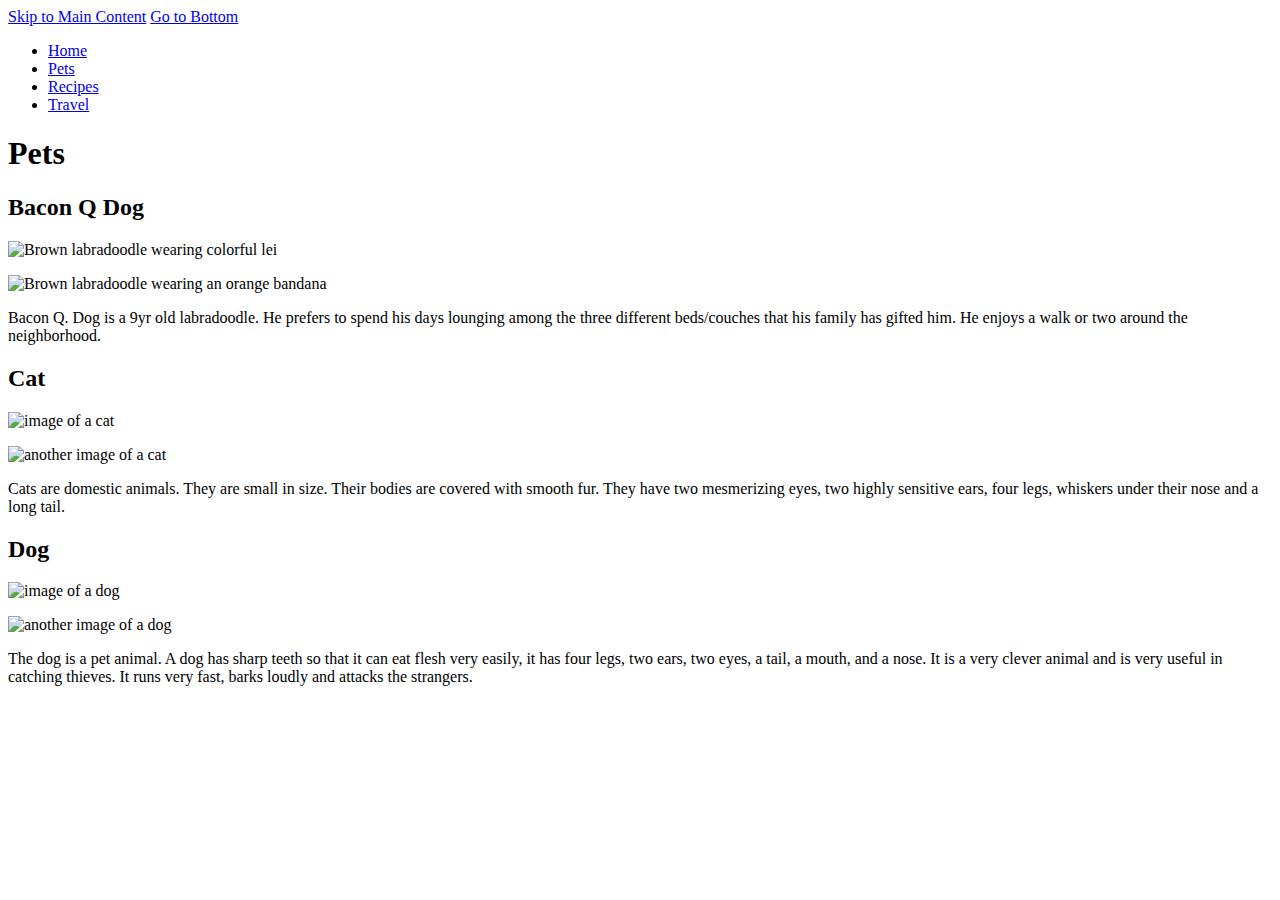
==== pets.html @ 715b8732 "Add files via upload" ====
<!DOCTYPE html>
<html lang="en">
<head>
    <meta charset="UTF-8">
    <meta name="viewport" content="width=device-width, initial-scale=1.0">
    <title>Pets</title>
    <link rel="stylesheet" href="css/reset.css">

    <link rel="stylesheet" href="css/styles.css">
</head>
<body>

    <a href="#main-content" class="skip-link">Skip to Main Content</a>

    <a href="#footer" class="jump-to-bottom">Go to Bottom</a>

    <header>
        <nav>
            <ul class="navigation">
                <li><a href="index.html">Home</a></li>
                <li class="active"><a href="pets.html">Pets</a></li>
                <li><a href="recipes.html">Recipes</a></li>
                <li><a href="travel.html">Travel</a></li>
            </ul>
        </nav>
        <h1>Pets</h1>
    </header>

    <main id="main-content" class = "grid-container">
        <div class="grid-item">
            <h2>Bacon Q Dog</h2>
            <img src="images/bacon.jpg" width = "400" alt="Brown labradoodle wearing colorful lei">
            <p></p>
            <img src="images/bacon_bandana.JPG" width ="200" alt = "Brown labradoodle wearing an orange bandana">
            <p>Bacon Q. Dog is a 9yr old labradoodle. He prefers to spend his days lounging among the three different beds/couches that his family has gifted him. He enjoys a walk or two around the neighborhood.</p> 
            <!-- <h3>Photo Gallery</h3>
            <img src="images/bacon_bandana.JPG" width ="200" alt = "Brown labradoodle wearing an orange bandana">
            <img src="images/bacon_graduation.JPG"  width ="200" alt="Small labradoodle puppy wearing a graduation cap and gown">
            <video width="200"  controls>
                <source src="images/bacon_agility.mov">
                Your browser does not support the video tag.  This was a video of a girl and dog demonstrating a sit and stay procedure
            </video>
            <img src="images/bacon_halloween.JPG"  width ="200" alt="Brown labradoodle wearing a pirate costume"> -->

        
        </div>

        <div class="grid-item">
            <h2>Cat</h2>
            <img src="images/cat1.png" width = "400" alt="image of a cat">
            <p></p>
            <img src="images/cat2.png" width = "400" alt="another image of a cat">
            <p>Cats are domestic animals. They are small in size. Their bodies are covered with smooth fur. They have two mesmerizing eyes, two highly sensitive ears, four legs, whiskers under their nose and a long tail.</p>
        </div>

        <div class="grid-item">
            <h2>Dog</h2>
            <img src="images/dog1.png" width = "400" alt="image of a dog">
            <p></p>
            <img src="images/dog2.png" width = "400" alt="another image of a dog">
            <p>The dog is a pet animal. A dog has sharp teeth so that it can eat flesh very easily, it has four legs, two ears, two eyes, a tail, a mouth, and a nose. It is a very clever animal and is very useful in catching thieves. It runs very fast, barks loudly and attacks the strangers.</p>
        </div>
    </main>

    <footer id="footer">
        <!-- Footer content -->
      </footer>
      
</body>
</html>
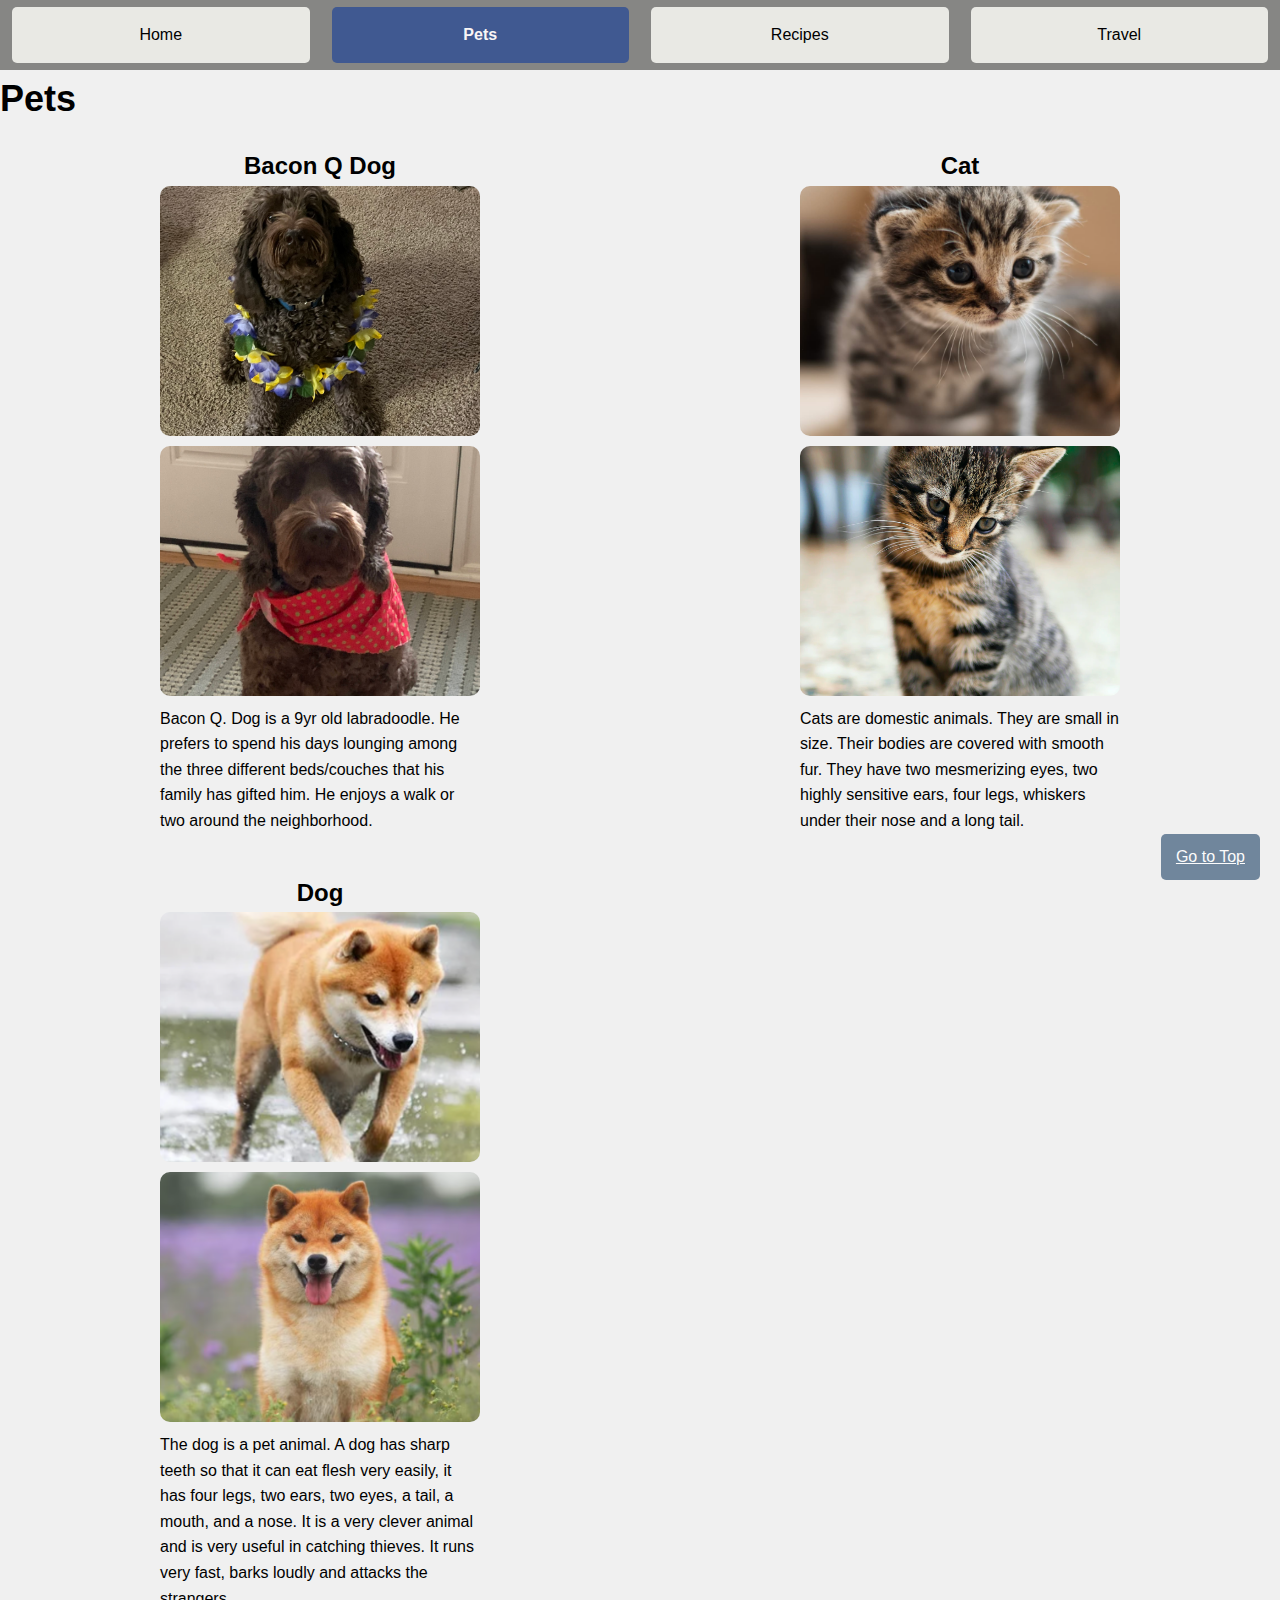
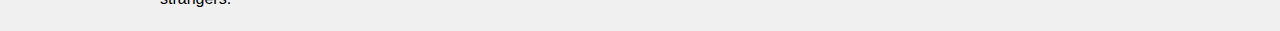
==== commit f3db346f: "Add files via upload" ====
--- a/pets.html
+++ b/pets.html
@@ -12,7 +12,7 @@
 
     <a href="#main-content" class="skip-link">Skip to Main Content</a>
 
-    <a href="#footer" class="jump-to-bottom">Go to Bottom</a>
+    <a href="#" class="jump-to-top">Go to Top</a>
 
     <header>
         <nav>
@@ -25,6 +25,10 @@
         </nav>
         <h1>Pets</h1>
     </header>
+
+    <footer id="site-footer">
+        <!-- Footer content here -->
+      </footer>
 
     <main id="main-content" class = "grid-container">
         <div class="grid-item">
@@ -61,11 +65,6 @@
             <p>The dog is a pet animal. A dog has sharp teeth so that it can eat flesh very easily, it has four legs, two ears, two eyes, a tail, a mouth, and a nose. It is a very clever animal and is very useful in catching thieves. It runs very fast, barks loudly and attacks the strangers.</p>
         </div>
     </main>
-
-    <footer id="footer">
-        <!-- Footer content -->
-      </footer>
-      
 </body>
 </html>
 
--- a/css/styles.css
+++ b/css/styles.css
@@ -0,0 +1,219 @@
+ul {
+    list-style-type: none;
+    padding: 0;
+    margin: 0;
+}
+
+header nav {
+    border: 1px solid transparent;
+    background-color: #868684;
+}
+
+header {
+    width: 100%;
+    box-sizing: border-box; 
+}
+
+
+.navigation li {
+    border: 1px solid transparent; 
+    border-radius: 10px; 
+    margin-right: 10px; 
+    padding: 5px 10px; 
+}
+
+.navigation li a {
+    display: block; 
+    padding: 5px 10px; 
+    color: black; 
+    text-decoration: none; 
+    background-color: #f8f8f6;
+    border-radius: 5px
+}
+
+/* .navigation li a:hover {
+    background-color: #333084; 
+    color: #000; 
+} */
+
+
+.navigation .active a {
+    color: rgb(40, 44, 106); 
+    font-weight: bold;
+    background-color: #f0f0f0;
+    padding: 10px 10px;
+    border-radius: 5px
+
+}
+
+
+.skip-link {
+    position: absolute;
+    left: -999px;
+    top: auto;
+    width: 1px;
+    height: 1px;
+    overflow: hidden;
+    z-index: -999;
+}
+
+.skip-link:focus, 
+.skip-link:active {
+    left: 0;
+    top: 0;
+    width: auto;
+    height: auto;
+    overflow: visible;
+    z-index: 9999;
+    padding: 10px;
+    background: #f1f1f1;
+    border: 1px solid #ccc;
+    text-decoration: none;
+}
+
+
+main {
+    display: grid;
+    grid-template-columns: repeat(auto-fit, minmax(300px, 1fr));
+    gap: 20px;
+    padding: 20px;
+}
+
+
+.grid-container {
+    display: grid;
+    grid-template-columns: 1fr;
+    gap: 20px;
+}
+
+.grid-item {
+    display: flex;
+    flex-direction: column;
+    align-items: center; 
+}
+
+.grid-item img {
+    max-width: 100%; 
+    margin-bottom: 10px;
+    width: 400px;
+}
+
+.grid-item p {
+    width: 400px;
+}
+
+section {
+    padding: 20px;
+    border: 1px solid #ddd;
+    border-radius: 20px;
+}
+
+h1 {
+    font-size: 36px;
+    font-family: sans-serif;
+    font-weight: 700; 
+  }
+
+h2 {
+    font-size: 24px;
+    font-family: sans-serif;
+    font-weight: bold
+  }
+
+
+img {
+
+    width: 300px; 
+    height: 250px; 
+    object-fit: cover; 
+    border-radius: 10px;
+    display: block;
+}
+
+
+video {
+    max-width: 100%;
+    height: auto;
+    display: block;
+}
+
+
+body {
+    font-family: Arial, sans-serif;
+    line-height: 1.6;
+    background-color: #f0f0f0
+}
+
+.jump-to-top {
+    position: fixed;
+    right: 20px;
+    bottom: 20px;
+    padding: 10px 15px;
+    background-color: #516c88;
+    color: white; 
+    border: none; 
+    border-radius: 5px; 
+    cursor: pointer; 
+    z-index: 100; 
+    opacity: 0.8
+}
+
+.jump-to-top:hover {
+    background-color: #6fa0d5; 
+    opacity: 1
+}
+
+html {
+    scroll-behavior: smooth;
+}
+
+@media (min-width: 700px) {
+    .grid-container {
+        grid-template-columns: 1fr 1fr;
+        gap: 40px;
+        padding: 20px;
+    }
+
+    .grid-item img {
+        width: 320px;
+    }
+    
+    .grid-item p {
+        width: 320px;
+    }
+
+    .navigation {
+        display: flex;
+        width: 100%;
+    }
+
+    .navigation li {
+        flex: 1; 
+        margin: 0;
+    }
+
+    h3 {
+        font-size: 18px;
+        font-family: sans-serif;
+      }
+
+    .navigation li a {
+        display: block;
+        background-color: #e9e9e4; 
+        color: black; 
+        text-align: center;
+        padding: 15px 0 15px; 
+        border-radius: 5px;
+    }
+
+    .navigation .active a {
+        color: rgb(249, 245, 245); 
+        font-weight: bold;
+        background-color: #405991;
+        padding: 15px 0px;
+        border-radius: 5px
+    
+    }
+
+
+}
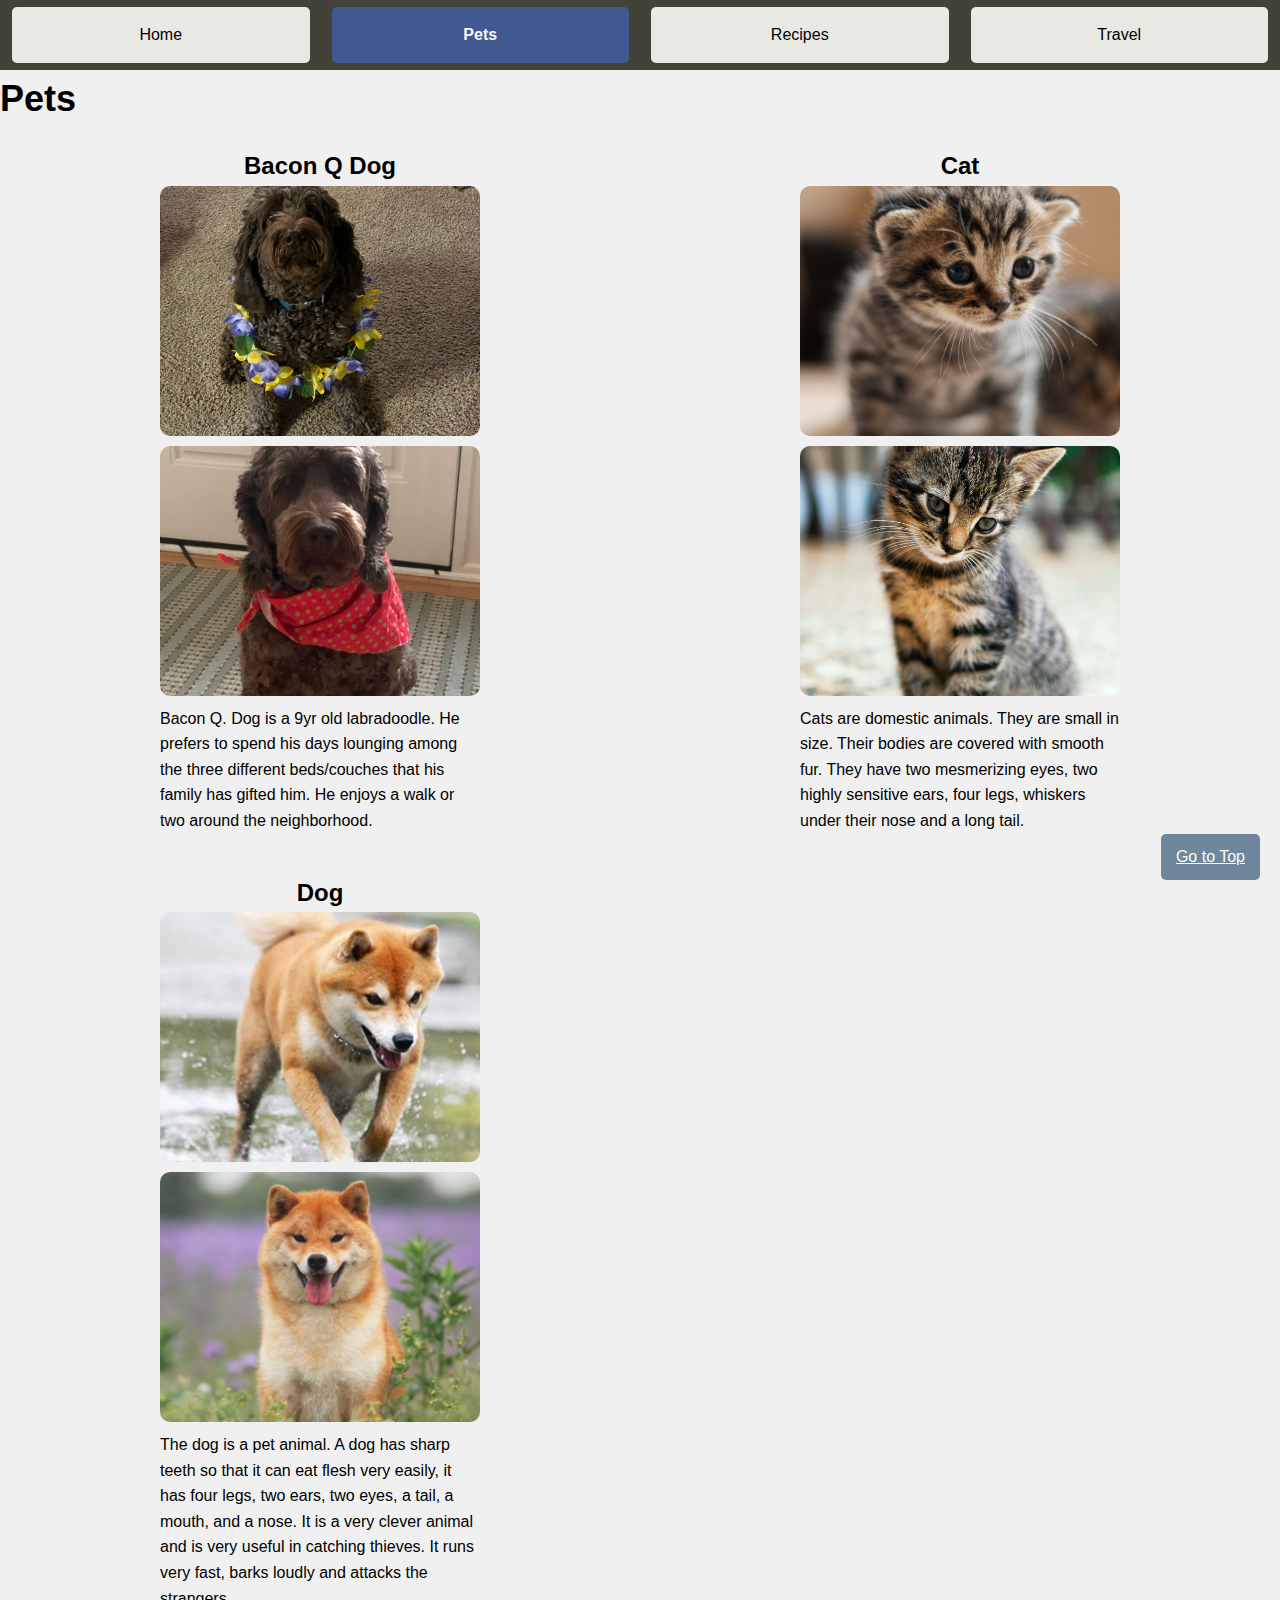
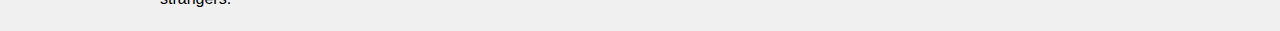
==== commit 6b6807b0: "Add files via upload" ====
--- a/pets.html
+++ b/pets.html
@@ -12,7 +12,7 @@
 
     <a href="#main-content" class="skip-link">Skip to Main Content</a>
 
-    <a href="#" class="jump-to-top">Go to Top</a>
+    <a href="#site-footer" class="jump-to-top">Go to Top</a>
 
     <header>
         <nav>
--- a/css/styles.css
+++ b/css/styles.css
@@ -6,7 +6,7 @@
 
 header nav {
     border: 1px solid transparent;
-    background-color: #868684;
+    background-color: #424239;
 }
 
 header {
@@ -38,9 +38,9 @@
 
 
 .navigation .active a {
-    color: rgb(40, 44, 106); 
+    color: rgb(31, 36, 106); 
     font-weight: bold;
-    background-color: #f0f0f0;
+    background-color: #c0c3bc;
     padding: 10px 10px;
     border-radius: 5px
 
